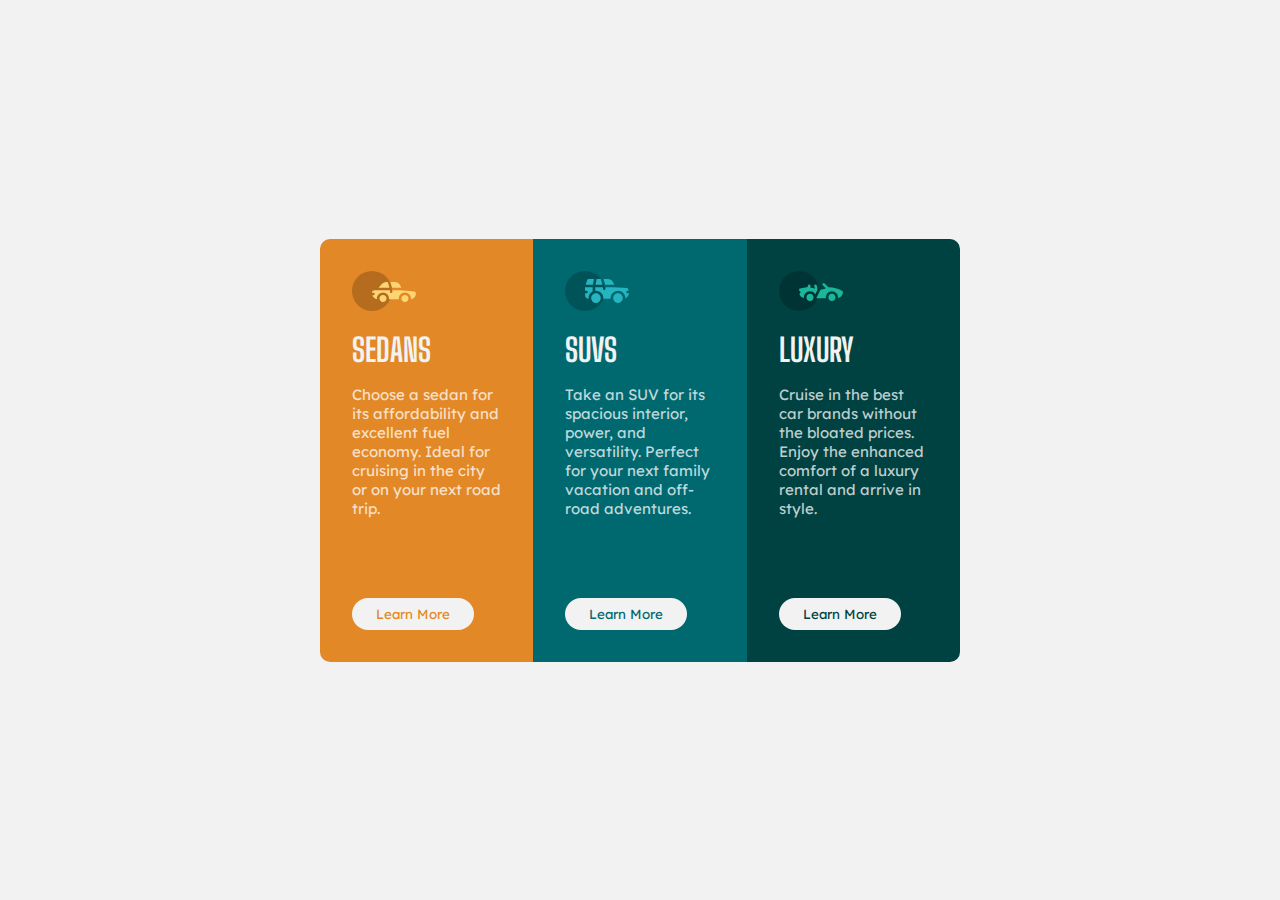
==== index.html @ 3086ee5a "first commit" ====
<!DOCTYPE html>
<html lang="en">
  <head>
    <meta charset="UTF-8" />
    <meta http-equiv="X-UA-Compatible" content="IE=edge" />
    <meta name="viewport" content="width=device-width, initial-scale=1.0" />
    <title>Flexbox layout</title>
    <link rel="stylesheet" href="./style.css" />
    <link
      href="https://fonts.googleapis.com/css2?family=Big+Shoulders+Display:wght@700&family=Lexend+Deca&display=swap"
      rel="stylesheet"
    />
  </head>
  <body>
    <main>
      <div class="first">
        <img src="icon-sedans.svg" alt="sedan" />
        <h1>SEDANS</h1>
        <p>
          Choose a sedan for its affordability and excellent fuel economy. Ideal
          for cruising in the city or on your next road trip.
        </p>
        <button>Learn More</button>
      </div>
      <div class="second">
        <img src="icon-suvs.svg" alt="suv" />
        <h1>SUVS</h1>
        <p>
          Take an SUV for its spacious interior, power, and versatility. Perfect
          for your next family vacation and off-road adventures.
        </p>
        <button>Learn More</button>
      </div>
      <div class="third">
        <img src="icon-luxury.svg" alt="luxury" />
        <h1>LUXURY</h1>
        <p>
          Cruise in the best car brands without the bloated prices. Enjoy the
          enhanced comfort of a luxury rental and arrive in style.
        </p>
        <button>Learn More</button>
      </div>
    </main>
  </body>
</html>
---- style.css ----
*{
    margin: 0;
    padding: 0;
    box-sizing: border-box;
}
body{
    background-color: hsl(0, 0%, 95%);
}
main{
    width: 50%;
    margin: auto;
    display: flex;
    justify-content: center;
    align-items: center;
    height: 100vh;
}
h1{
    color:hsl(0, 0%, 95%);
    font-family: 'Big Shoulders Display';
    padding-top: 1rem;
    padding-bottom: 1rem;
}
p{
    color:hsla(0, 0%, 100%, 0.75) ;
    font-family: 'Lexend Deca',
    sans-serif;
    padding-bottom: 5rem;
    font-size: 15px;
}
.first{
    background-color:hsl(31, 77%, 52%);
    padding: 2rem;
    border-top-left-radius: 10px;
    border-bottom-left-radius: 10px;
    width: 100%;
    height: auto;
}
.second {
    background-color:hsl(184, 100%, 22%);
    padding: 2rem;
    width: 100%;
    height:auto;
}
.third {
    background-color: hsl(179, 100%, 13%);
    padding: 2rem;
    border-top-right-radius: 10px;
    border-bottom-right-radius: 10px;
    width: 100%;
    height: auto;
}
.first button{
    background-color: hsl(0, 0%, 95%);
    border: none;
    border-radius: 20px;
    padding: 0.5rem 1.5rem;
    color: hsl(31, 77%, 52%);
    font-family: 'Lexend Deca',
    sans-serif;
}
.second button {
    background-color: hsl(0, 0%, 95%);
    border: none;
    border-radius: 20px;
    padding: 0.5rem 1.5rem;
    color: hsl(184, 100%, 22%);
    font-family: 'Lexend Deca',
        sans-serif;
}
.third button {
    background-color: hsl(0, 0%, 95%);
    border: none;
    border-radius: 20px;
    padding: 0.5rem 1.5rem;
    color: hsl(179, 100%, 13%);
    font-family: 'Lexend Deca',
        sans-serif;
}
button:hover{
    color:hsl(0, 0%, 95%) ;
    border: 2px solid hsl(0, 0%, 95%);
    background-color: transparent;
    cursor: pointer;
}
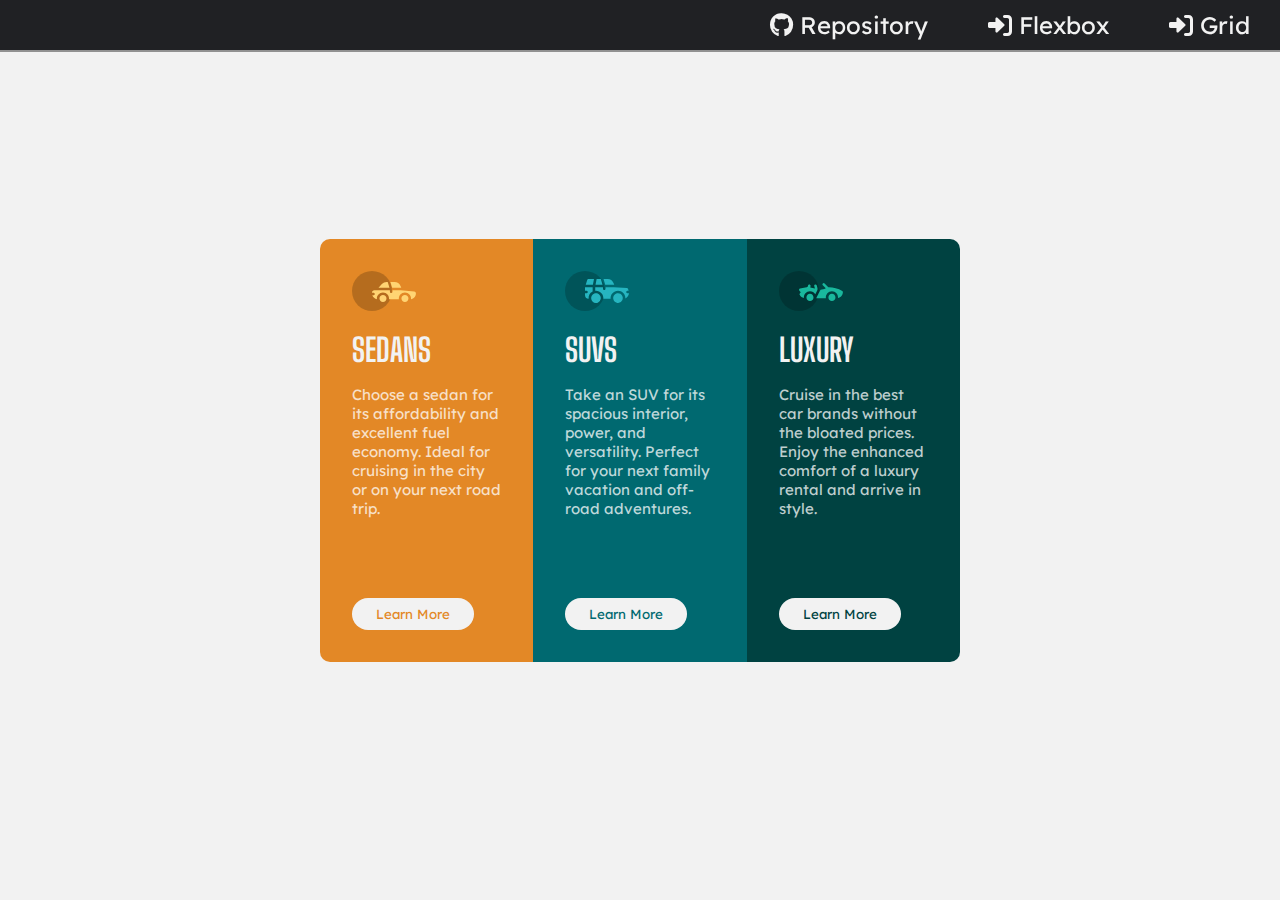
==== commit b4dd7e60: "add link" ====
--- a/index.html
+++ b/index.html
@@ -10,8 +10,17 @@
       href="https://fonts.googleapis.com/css2?family=Big+Shoulders+Display:wght@700&family=Lexend+Deca&display=swap"
       rel="stylesheet"
     />
+    <link rel="shortcut icon" href="favicon-32x32.png" type="image/x-icon">
+    <link rel="stylesheet" href="https://cdnjs.cloudflare.com/ajax/libs/font-awesome/6.0.0/css/all.min.css">
   </head>
   <body>
+    <header>
+      <nav class="topnav">
+        <a href="https://github.com/Phoenixsai/zuri-flex-grid-task" target="_blank"><i class="fab fa-github"></i> Repository</a>
+        <a href="index.html"><i class="fa-solid fa-right-to-bracket"></i> Flexbox</a>
+        <a href="grid.html"><i class="fa-solid fa-right-to-bracket"></i> Grid</a>
+      </nav>
+    </header>
     <main>
       <div class="first">
         <img src="icon-sedans.svg" alt="sedan" />
--- a/style.css
+++ b/style.css
@@ -6,6 +6,41 @@
 body{
     background-color: hsl(0, 0%, 95%);
 }
+.topnav {
+    overflow: hidden;
+    background-color: #202124;
+    color: #f0f0f0;
+    box-shadow: 0 2px 0 rgba(0, 0, 0, 0.4);
+    display: flex;
+    justify-content: flex-end;
+    position: fixed;
+    top: 0;
+    left: 0;
+    width: 100%;
+    font-family: 'Lexend Deca', sans-serif;
+  }
+  
+  .topnav a {
+    float: left;
+    display: block;
+    color: #f2f2f2;
+    text-align: center;
+    padding: 10px 30px;
+    text-decoration: none;
+    font-size: 1.5rem;
+    height: 100%;
+    transition: transform 0.3s ease-out;
+  }
+  
+  .topnav a:hover {
+    color: wheat;
+    transform: translateY(-3px);
+  }
+  
+  .topnav a:active {
+    color: wheat;
+    transform: translateY(5px);
+  }
 main{
     width: 50%;
     margin: auto;
